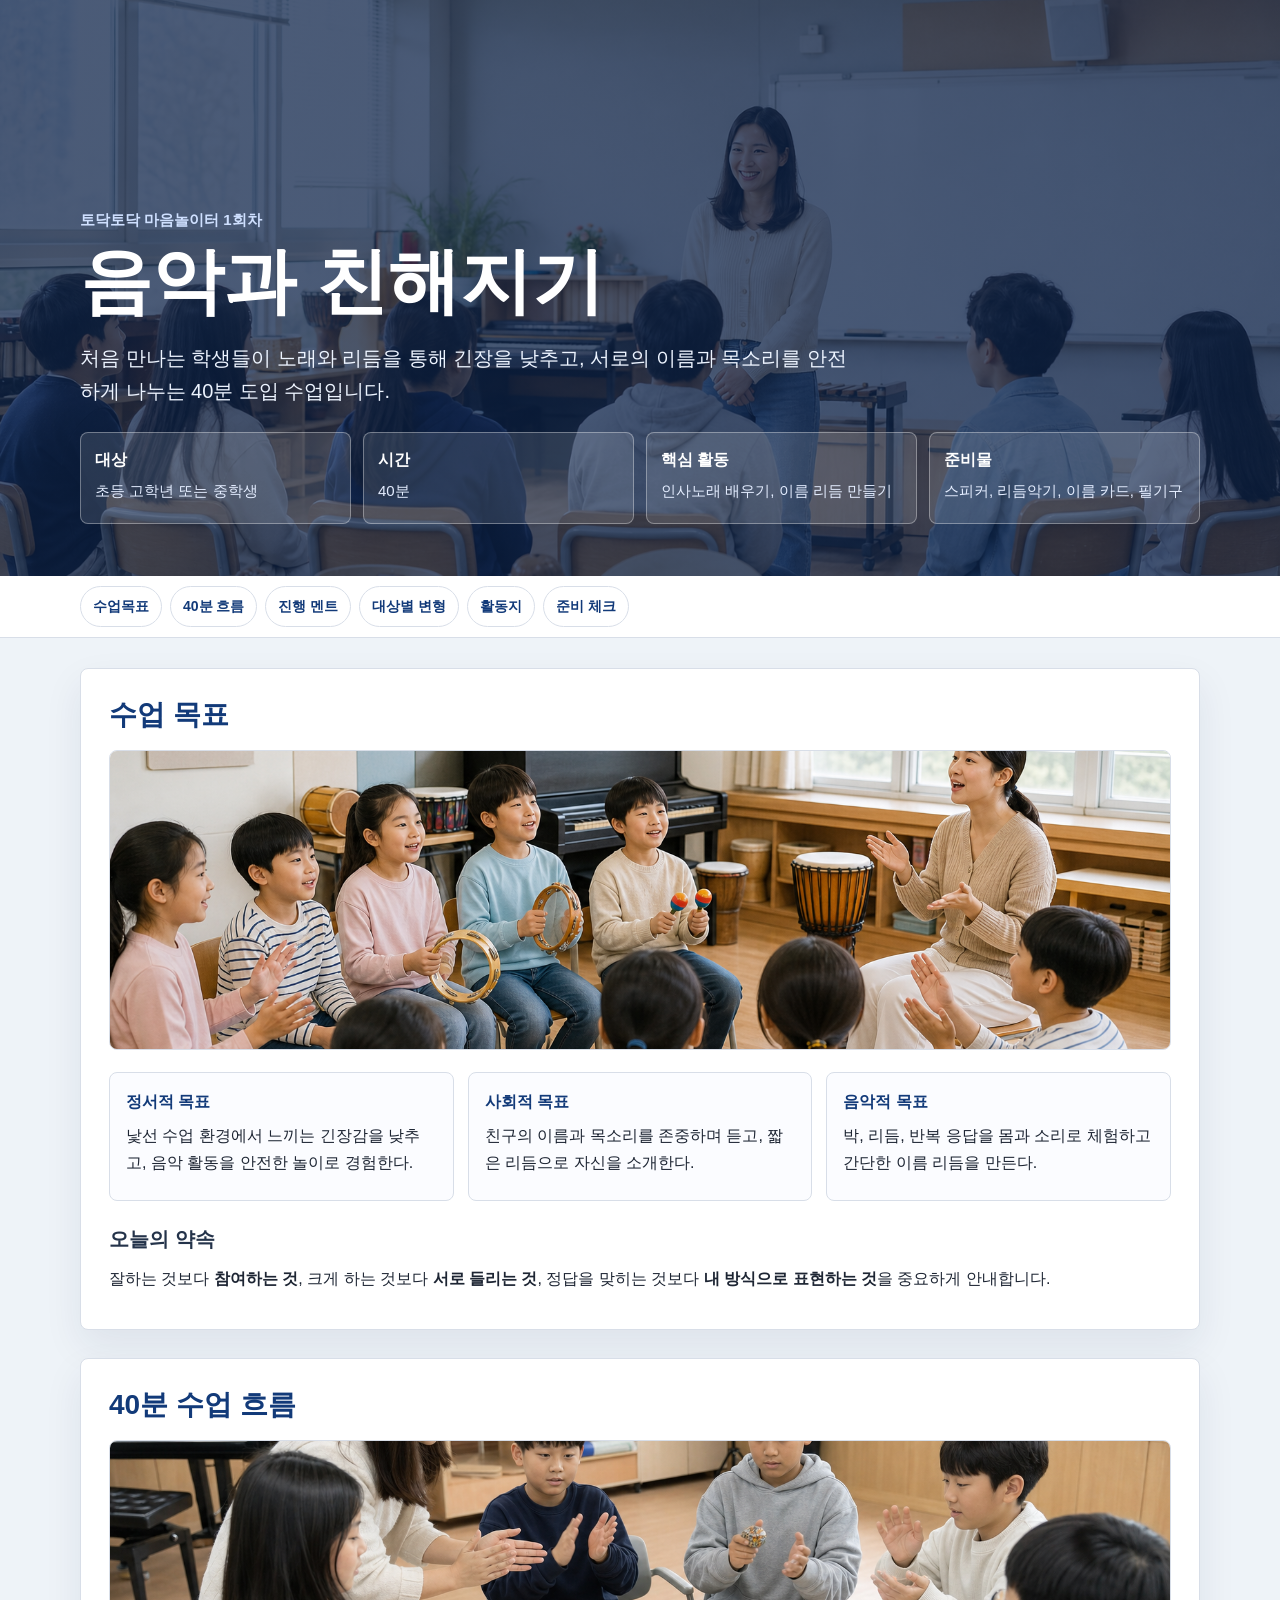
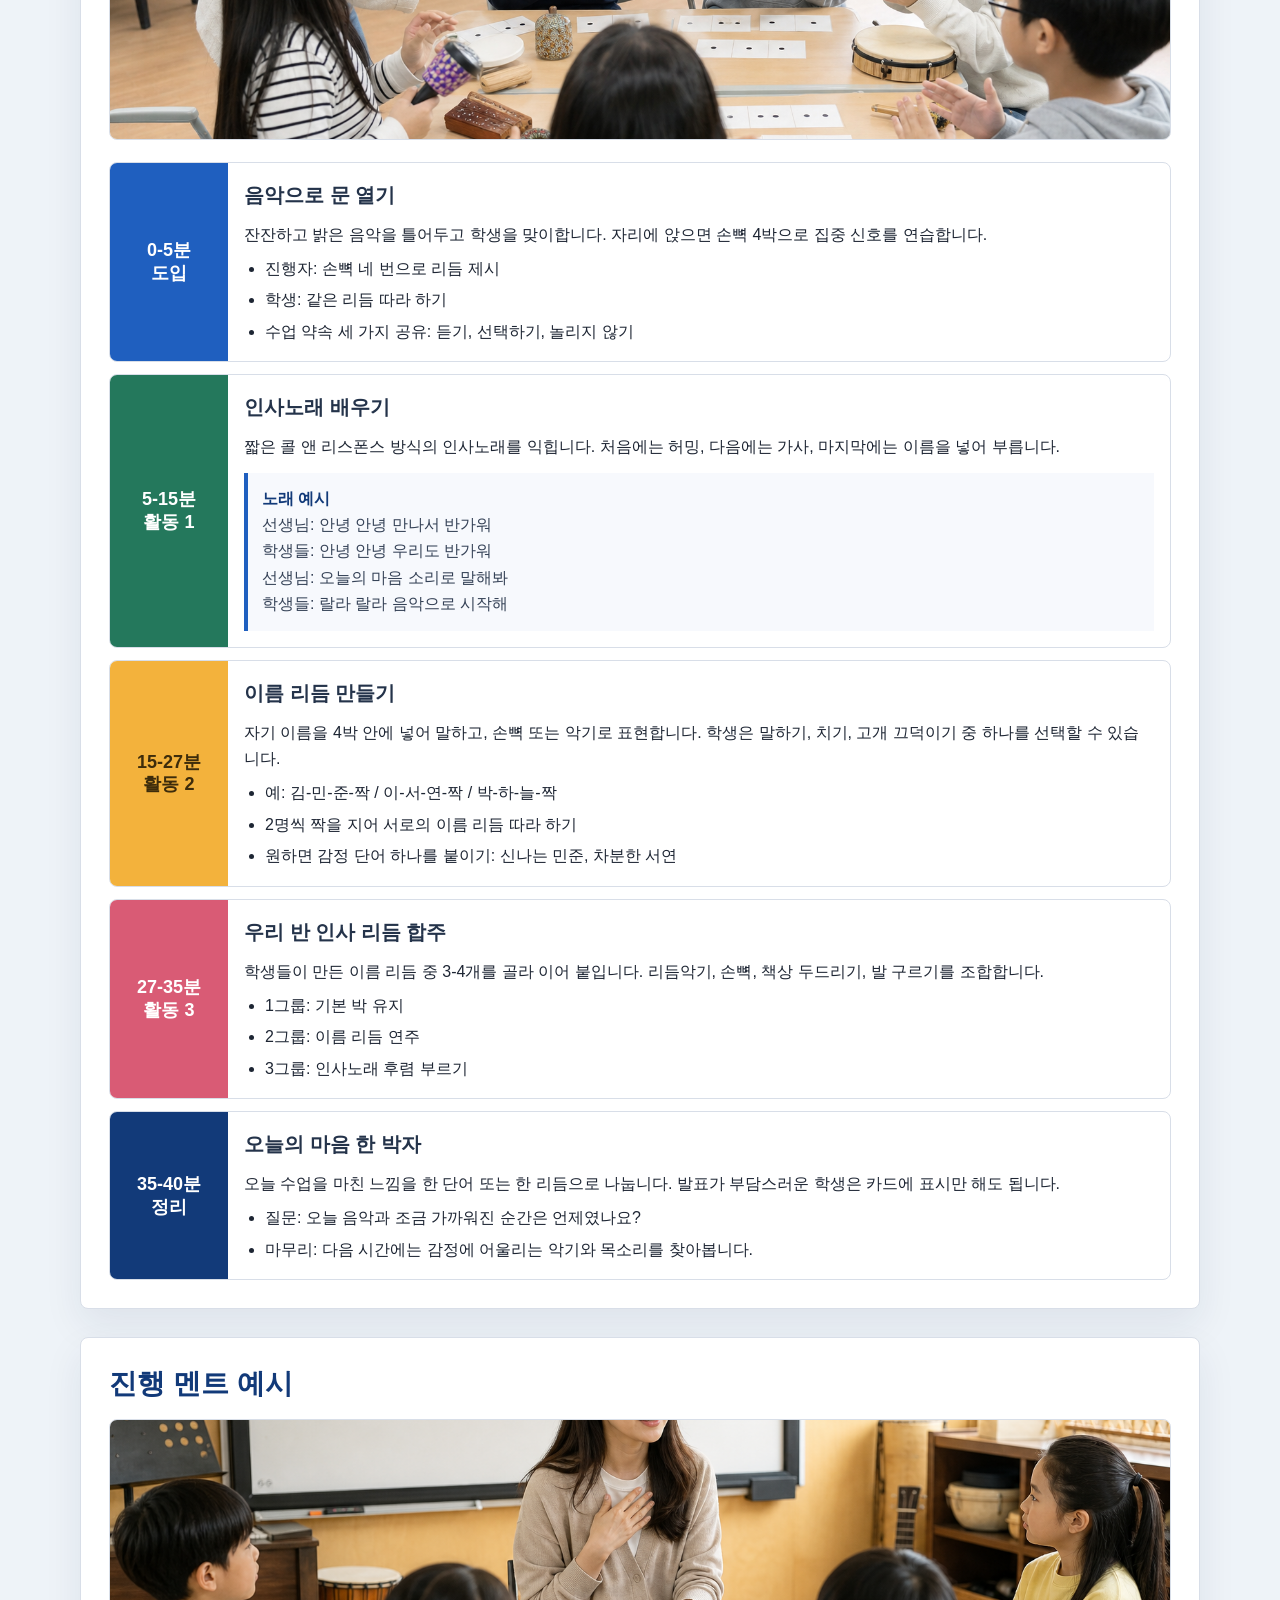
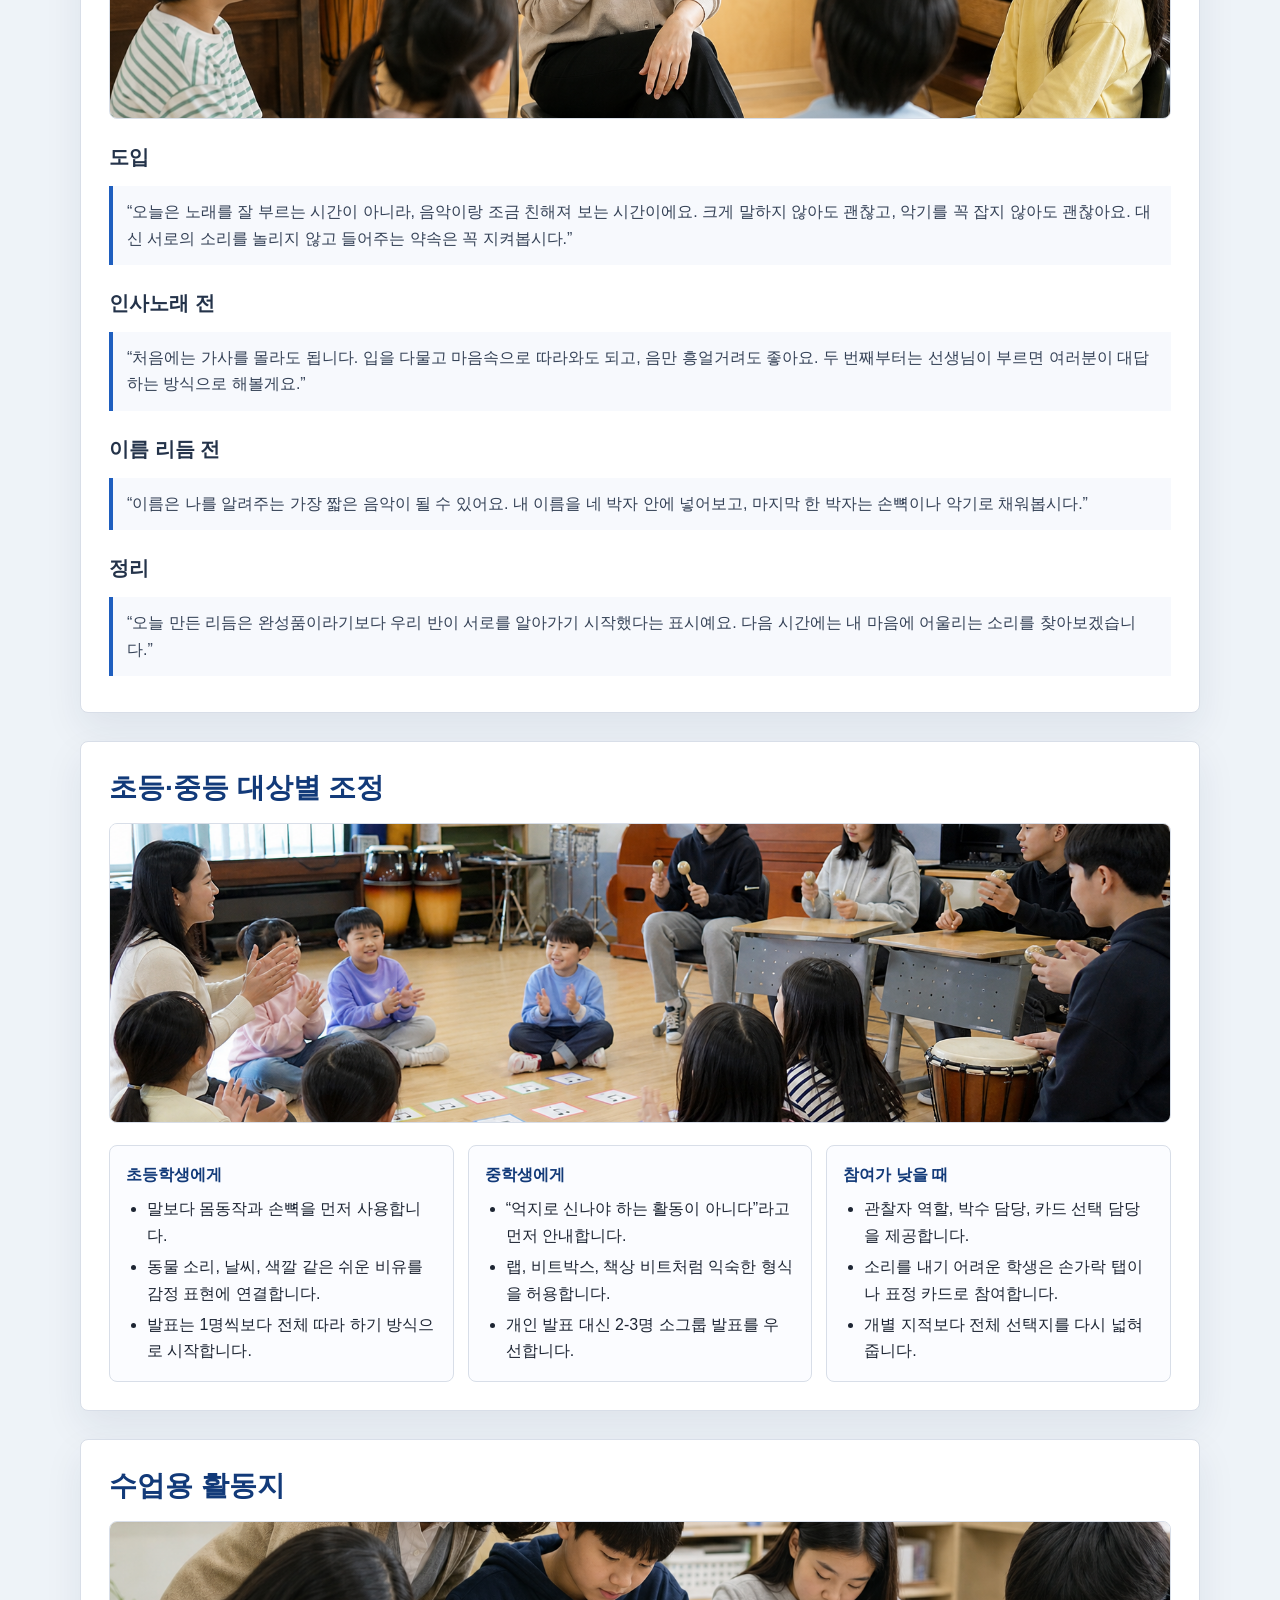
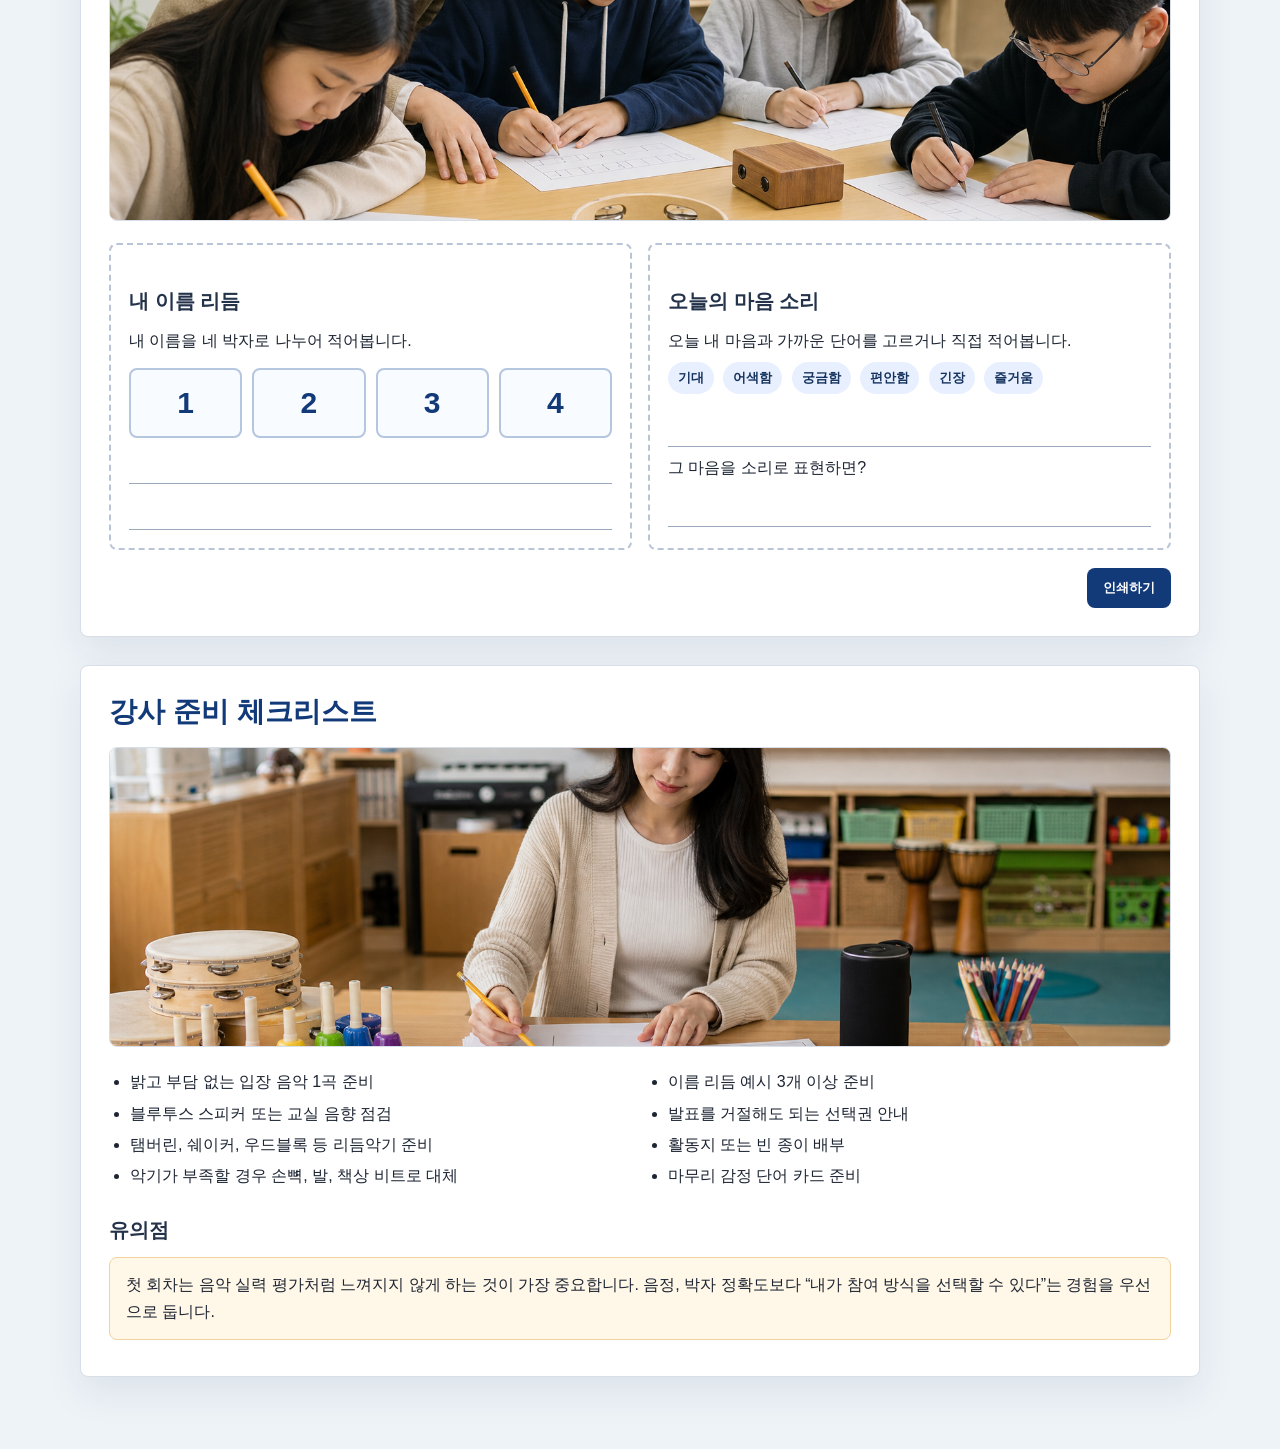
==== lesson.html @ 2601b976 "Add hosted lesson guide page" ====
<!doctype html>
<html lang="ko">
<head>
  <meta charset="utf-8">
  <meta name="viewport" content="width=device-width, initial-scale=1">
  <title>음악과 친해지기 | 1회차 40분 강의안</title>
  <style>
    :root {
      --ink: #1d2533;
      --muted: #657083;
      --line: #d8dee8;
      --soft: #f4f7fb;
      --paper: #ffffff;
      --blue: #1f5fbf;
      --blue-dark: #123a79;
      --green: #24785c;
      --yellow: #f3b23c;
      --rose: #d95b75;
    }

    * {
      box-sizing: border-box;
    }

    body {
      margin: 0;
      color: var(--ink);
      background: #eef3f8;
      font-family: -apple-system, BlinkMacSystemFont, "Segoe UI", "Noto Sans KR", Arial, sans-serif;
      line-height: 1.65;
      letter-spacing: 0;
    }

    header {
      color: #fff;
      background:
        linear-gradient(rgba(12, 34, 72, .74), rgba(12, 34, 72, .74)),
        url("assets/session/hero-welcome.png") center 48% / cover;
      min-height: 64vh;
      display: flex;
      align-items: end;
    }

    .hero-inner {
      width: min(1120px, calc(100% - 36px));
      margin: 0 auto;
      padding: 72px 0 52px;
    }

    .eyebrow {
      margin: 0 0 12px;
      color: #cfe0ff;
      font-weight: 700;
      font-size: 15px;
    }

    h1 {
      margin: 0;
      max-width: 820px;
      font-size: clamp(38px, 6vw, 72px);
      line-height: 1.05;
      letter-spacing: 0;
    }

    .hero-copy {
      max-width: 780px;
      margin: 22px 0 0;
      color: #edf4ff;
      font-size: 20px;
    }

    nav {
      position: sticky;
      top: 0;
      z-index: 10;
      background: rgba(255, 255, 255, .96);
      border-bottom: 1px solid var(--line);
      backdrop-filter: blur(10px);
    }

    .nav-inner {
      width: min(1120px, calc(100% - 28px));
      margin: 0 auto;
      display: flex;
      gap: 8px;
      overflow-x: auto;
      padding: 10px 0;
    }

    .nav-inner a {
      flex: 0 0 auto;
      color: var(--blue-dark);
      text-decoration: none;
      font-weight: 700;
      font-size: 14px;
      border: 1px solid var(--line);
      border-radius: 999px;
      padding: 8px 12px;
      background: #fff;
    }

    main {
      width: min(1120px, calc(100% - 28px));
      margin: 30px auto 72px;
    }

    section {
      margin-top: 28px;
      padding: 28px;
      background: var(--paper);
      border: 1px solid var(--line);
      border-radius: 8px;
      box-shadow: 0 16px 38px rgba(26, 44, 74, .08);
    }

    h2 {
      margin: 0 0 18px;
      font-size: 28px;
      line-height: 1.25;
      color: var(--blue-dark);
    }

    h3 {
      margin: 22px 0 10px;
      font-size: 20px;
      color: #24334a;
    }

    p {
      margin: 8px 0;
    }

    ul {
      margin: 8px 0 0;
      padding-left: 21px;
    }

    li + li {
      margin-top: 5px;
    }

    .grid {
      display: grid;
      grid-template-columns: repeat(3, minmax(0, 1fr));
      gap: 14px;
    }

    .section-image {
      width: 100%;
      height: 300px;
      margin: 0 0 22px;
      overflow: hidden;
      border-radius: 8px;
      border: 1px solid var(--line);
      background: #dfe7f2;
    }

    .section-image img {
      display: block;
      width: 100%;
      height: 100%;
      object-fit: cover;
    }

    .panel {
      border: 1px solid var(--line);
      border-radius: 8px;
      padding: 16px;
      background: #fbfcff;
    }

    .panel strong {
      display: block;
      margin-bottom: 6px;
      color: var(--blue-dark);
      font-size: 16px;
    }

    .meta {
      display: grid;
      grid-template-columns: repeat(4, minmax(0, 1fr));
      gap: 12px;
      margin-top: 24px;
    }

    .meta div {
      min-height: 92px;
      padding: 14px;
      border: 1px solid rgba(255,255,255,.34);
      border-radius: 8px;
      background: rgba(255,255,255,.12);
    }

    .meta b {
      display: block;
      margin-bottom: 5px;
      color: #fff;
    }

    .meta span {
      color: #e4edff;
      font-size: 15px;
    }

    .timeline {
      display: grid;
      gap: 12px;
    }

    .step {
      display: grid;
      grid-template-columns: 118px 1fr;
      gap: 16px;
      border: 1px solid var(--line);
      border-radius: 8px;
      overflow: hidden;
      background: #fff;
    }

    .time {
      display: flex;
      align-items: center;
      justify-content: center;
      min-height: 110px;
      color: #fff;
      background: var(--blue);
      text-align: center;
      font-weight: 800;
      font-size: 18px;
      line-height: 1.25;
    }

    .step:nth-child(2) .time { background: var(--green); }
    .step:nth-child(3) .time { background: var(--yellow); color: #3d2c0b; }
    .step:nth-child(4) .time { background: var(--rose); }
    .step:nth-child(5) .time { background: var(--blue-dark); }

    .step-body {
      padding: 16px 16px 16px 0;
    }

    .step-body h3 {
      margin-top: 0;
    }

    .script {
      margin-top: 12px;
      padding: 13px 14px;
      background: #f7f9fd;
      border-left: 4px solid var(--blue);
      color: #354257;
    }

    .script b {
      color: var(--blue-dark);
    }

    .activity-sheet {
      display: grid;
      grid-template-columns: 1fr 1fr;
      gap: 16px;
    }

    .worksheet {
      min-height: 220px;
      border: 2px dashed #b9c4d6;
      border-radius: 8px;
      padding: 18px;
      background: #fff;
    }

    .blank-line {
      display: block;
      height: 34px;
      border-bottom: 1px solid #9ba9bd;
      margin-top: 12px;
    }

    .rhythm-row {
      display: grid;
      grid-template-columns: repeat(4, 1fr);
      gap: 10px;
      margin-top: 14px;
    }

    .beat {
      min-height: 70px;
      display: grid;
      place-items: center;
      border: 2px solid #b5c6df;
      border-radius: 8px;
      color: var(--blue-dark);
      font-size: 30px;
      font-weight: 900;
      background: #f8fbff;
    }

    .tag {
      display: inline-block;
      margin: 0 5px 7px 0;
      padding: 5px 10px;
      border-radius: 999px;
      color: #16335f;
      background: #e8f0ff;
      font-weight: 700;
      font-size: 13px;
    }

    .note {
      padding: 14px 16px;
      border-radius: 8px;
      background: #fff7e7;
      border: 1px solid #f1d49d;
    }

    .checklist {
      columns: 2;
      column-gap: 34px;
    }

    .print-actions {
      display: flex;
      justify-content: flex-end;
      margin: 18px 0 0;
    }

    button {
      border: 0;
      border-radius: 8px;
      padding: 11px 16px;
      color: #fff;
      background: var(--blue-dark);
      font-weight: 800;
      cursor: pointer;
    }

    @media (max-width: 820px) {
      header {
        min-height: 58vh;
      }

      section {
        padding: 22px 18px;
      }

      .grid,
      .meta,
      .activity-sheet {
        grid-template-columns: 1fr;
      }

      .section-image {
        height: 220px;
      }

      .step {
        grid-template-columns: 1fr;
      }

      .time {
        min-height: auto;
        padding: 12px;
      }

      .step-body {
        padding: 0 16px 16px;
      }

      .checklist {
        columns: 1;
      }
    }

    @media print {
      body {
        background: #fff;
      }

      header {
        min-height: auto;
        color: #111;
        background: #fff;
        border-bottom: 3px solid #1f5fbf;
      }

      .hero-inner {
        padding: 24px 0;
      }

      .eyebrow,
      .hero-copy,
      .meta span {
        color: #222;
      }

      .meta {
        grid-template-columns: repeat(2, 1fr);
      }

      .meta div {
        border-color: #bbb;
        background: #fff;
      }

      .meta b {
        color: #111;
      }

      nav,
      .print-actions {
        display: none;
      }

      main {
        width: 100%;
        margin: 0;
      }

      section {
        break-inside: avoid;
        box-shadow: none;
        border-radius: 0;
      }
    }
  </style>
</head>
<body>
  <header>
    <div class="hero-inner">
      <p class="eyebrow">토닥토닥 마음놀이터 1회차</p>
      <h1>음악과 친해지기</h1>
      <p class="hero-copy">
        처음 만나는 학생들이 노래와 리듬을 통해 긴장을 낮추고, 서로의 이름과 목소리를 안전하게 나누는 40분 도입 수업입니다.
      </p>
      <div class="meta" aria-label="수업 개요">
        <div><b>대상</b><span>초등 고학년 또는 중학생</span></div>
        <div><b>시간</b><span>40분</span></div>
        <div><b>핵심 활동</b><span>인사노래 배우기, 이름 리듬 만들기</span></div>
        <div><b>준비물</b><span>스피커, 리듬악기, 이름 카드, 필기구</span></div>
      </div>
    </div>
  </header>

  <nav>
    <div class="nav-inner">
      <a href="#goal">수업목표</a>
      <a href="#flow">40분 흐름</a>
      <a href="#script">진행 멘트</a>
      <a href="#level">대상별 변형</a>
      <a href="#worksheet">활동지</a>
      <a href="#check">준비 체크</a>
    </div>
  </nav>

  <main>
    <section id="goal">
      <h2>수업 목표</h2>
      <figure class="section-image">
        <img src="assets/session/goal-greeting.png" alt="한국인 선생님과 초등·중등학생들이 음악 수업에서 인사하며 참여하는 모습">
      </figure>
      <div class="grid">
        <div class="panel">
          <strong>정서적 목표</strong>
          <p>낯선 수업 환경에서 느끼는 긴장감을 낮추고, 음악 활동을 안전한 놀이로 경험한다.</p>
        </div>
        <div class="panel">
          <strong>사회적 목표</strong>
          <p>친구의 이름과 목소리를 존중하며 듣고, 짧은 리듬으로 자신을 소개한다.</p>
        </div>
        <div class="panel">
          <strong>음악적 목표</strong>
          <p>박, 리듬, 반복 응답을 몸과 소리로 체험하고 간단한 이름 리듬을 만든다.</p>
        </div>
      </div>
      <h3>오늘의 약속</h3>
      <p>
        잘하는 것보다 <b>참여하는 것</b>, 크게 하는 것보다 <b>서로 들리는 것</b>, 정답을 맞히는 것보다 <b>내 방식으로 표현하는 것</b>을 중요하게 안내합니다.
      </p>
    </section>

    <section id="flow">
      <h2>40분 수업 흐름</h2>
      <figure class="section-image">
        <img src="assets/session/flow-name-rhythm.png" alt="한국 학생들이 선생님과 함께 손뼉과 리듬악기로 이름 리듬을 만드는 모습">
      </figure>
      <div class="timeline">
        <article class="step">
          <div class="time">0-5분<br>도입</div>
          <div class="step-body">
            <h3>음악으로 문 열기</h3>
            <p>잔잔하고 밝은 음악을 틀어두고 학생을 맞이합니다. 자리에 앉으면 손뼉 4박으로 집중 신호를 연습합니다.</p>
            <ul>
              <li>진행자: 손뼉 네 번으로 리듬 제시</li>
              <li>학생: 같은 리듬 따라 하기</li>
              <li>수업 약속 세 가지 공유: 듣기, 선택하기, 놀리지 않기</li>
            </ul>
          </div>
        </article>

        <article class="step">
          <div class="time">5-15분<br>활동 1</div>
          <div class="step-body">
            <h3>인사노래 배우기</h3>
            <p>짧은 콜 앤 리스폰스 방식의 인사노래를 익힙니다. 처음에는 허밍, 다음에는 가사, 마지막에는 이름을 넣어 부릅니다.</p>
            <div class="script">
              <b>노래 예시</b><br>
              선생님: 안녕 안녕 만나서 반가워<br>
              학생들: 안녕 안녕 우리도 반가워<br>
              선생님: 오늘의 마음 소리로 말해봐<br>
              학생들: 랄라 랄라 음악으로 시작해
            </div>
          </div>
        </article>

        <article class="step">
          <div class="time">15-27분<br>활동 2</div>
          <div class="step-body">
            <h3>이름 리듬 만들기</h3>
            <p>자기 이름을 4박 안에 넣어 말하고, 손뼉 또는 악기로 표현합니다. 학생은 말하기, 치기, 고개 끄덕이기 중 하나를 선택할 수 있습니다.</p>
            <ul>
              <li>예: 김-민-준-짝 / 이-서-연-짝 / 박-하-늘-짝</li>
              <li>2명씩 짝을 지어 서로의 이름 리듬 따라 하기</li>
              <li>원하면 감정 단어 하나를 붙이기: 신나는 민준, 차분한 서연</li>
            </ul>
          </div>
        </article>

        <article class="step">
          <div class="time">27-35분<br>활동 3</div>
          <div class="step-body">
            <h3>우리 반 인사 리듬 합주</h3>
            <p>학생들이 만든 이름 리듬 중 3-4개를 골라 이어 붙입니다. 리듬악기, 손뼉, 책상 두드리기, 발 구르기를 조합합니다.</p>
            <ul>
              <li>1그룹: 기본 박 유지</li>
              <li>2그룹: 이름 리듬 연주</li>
              <li>3그룹: 인사노래 후렴 부르기</li>
            </ul>
          </div>
        </article>

        <article class="step">
          <div class="time">35-40분<br>정리</div>
          <div class="step-body">
            <h3>오늘의 마음 한 박자</h3>
            <p>오늘 수업을 마친 느낌을 한 단어 또는 한 리듬으로 나눕니다. 발표가 부담스러운 학생은 카드에 표시만 해도 됩니다.</p>
            <ul>
              <li>질문: 오늘 음악과 조금 가까워진 순간은 언제였나요?</li>
              <li>마무리: 다음 시간에는 감정에 어울리는 악기와 목소리를 찾아봅니다.</li>
            </ul>
          </div>
        </article>
      </div>
    </section>

    <section id="script">
      <h2>진행 멘트 예시</h2>
      <figure class="section-image">
        <img src="assets/session/script-dialogue.png" alt="한국인 선생님이 학생들에게 음악과 감정 수업 안내 멘트를 부드럽게 전하는 모습">
      </figure>
      <h3>도입</h3>
      <p class="script">
        “오늘은 노래를 잘 부르는 시간이 아니라, 음악이랑 조금 친해져 보는 시간이에요. 크게 말하지 않아도 괜찮고, 악기를 꼭 잡지 않아도 괜찮아요. 대신 서로의 소리를 놀리지 않고 들어주는 약속은 꼭 지켜봅시다.”
      </p>
      <h3>인사노래 전</h3>
      <p class="script">
        “처음에는 가사를 몰라도 됩니다. 입을 다물고 마음속으로 따라와도 되고, 음만 흥얼거려도 좋아요. 두 번째부터는 선생님이 부르면 여러분이 대답하는 방식으로 해볼게요.”
      </p>
      <h3>이름 리듬 전</h3>
      <p class="script">
        “이름은 나를 알려주는 가장 짧은 음악이 될 수 있어요. 내 이름을 네 박자 안에 넣어보고, 마지막 한 박자는 손뼉이나 악기로 채워봅시다.”
      </p>
      <h3>정리</h3>
      <p class="script">
        “오늘 만든 리듬은 완성품이라기보다 우리 반이 서로를 알아가기 시작했다는 표시예요. 다음 시간에는 내 마음에 어울리는 소리를 찾아보겠습니다.”
      </p>
    </section>

    <section id="level">
      <h2>초등·중등 대상별 조정</h2>
      <figure class="section-image">
        <img src="assets/session/level-mixed-age.png" alt="한국 초등학생과 중학생이 선생님과 함께 각자 다른 방식으로 음악 활동에 참여하는 모습">
      </figure>
      <div class="grid">
        <div class="panel">
          <strong>초등학생에게</strong>
          <ul>
            <li>말보다 몸동작과 손뼉을 먼저 사용합니다.</li>
            <li>동물 소리, 날씨, 색깔 같은 쉬운 비유를 감정 표현에 연결합니다.</li>
            <li>발표는 1명씩보다 전체 따라 하기 방식으로 시작합니다.</li>
          </ul>
        </div>
        <div class="panel">
          <strong>중학생에게</strong>
          <ul>
            <li>“억지로 신나야 하는 활동이 아니다”라고 먼저 안내합니다.</li>
            <li>랩, 비트박스, 책상 비트처럼 익숙한 형식을 허용합니다.</li>
            <li>개인 발표 대신 2-3명 소그룹 발표를 우선합니다.</li>
          </ul>
        </div>
        <div class="panel">
          <strong>참여가 낮을 때</strong>
          <ul>
            <li>관찰자 역할, 박수 담당, 카드 선택 담당을 제공합니다.</li>
            <li>소리를 내기 어려운 학생은 손가락 탭이나 표정 카드로 참여합니다.</li>
            <li>개별 지적보다 전체 선택지를 다시 넓혀 줍니다.</li>
          </ul>
        </div>
      </div>
    </section>

    <section id="worksheet">
      <h2>수업용 활동지</h2>
      <figure class="section-image">
        <img src="assets/session/worksheet-writing.png" alt="한국 학생들이 음악 감정 활동지를 작성하고 선생님이 옆에서 돕는 모습">
      </figure>
      <div class="activity-sheet">
        <div class="worksheet">
          <h3>내 이름 리듬</h3>
          <p>내 이름을 네 박자로 나누어 적어봅니다.</p>
          <div class="rhythm-row" aria-label="네 박자 리듬 칸">
            <div class="beat">1</div>
            <div class="beat">2</div>
            <div class="beat">3</div>
            <div class="beat">4</div>
          </div>
          <span class="blank-line"></span>
          <span class="blank-line"></span>
        </div>
        <div class="worksheet">
          <h3>오늘의 마음 소리</h3>
          <p>오늘 내 마음과 가까운 단어를 고르거나 직접 적어봅니다.</p>
          <p>
            <span class="tag">기대</span>
            <span class="tag">어색함</span>
            <span class="tag">궁금함</span>
            <span class="tag">편안함</span>
            <span class="tag">긴장</span>
            <span class="tag">즐거움</span>
          </p>
          <span class="blank-line"></span>
          <p>그 마음을 소리로 표현하면?</p>
          <span class="blank-line"></span>
        </div>
      </div>
      <div class="print-actions">
        <button type="button" onclick="window.print()">인쇄하기</button>
      </div>
    </section>

    <section id="check">
      <h2>강사 준비 체크리스트</h2>
      <figure class="section-image">
        <img src="assets/session/check-preparation.png" alt="한국인 선생님이 음악 감정 수업을 위해 리듬악기와 활동지를 준비하는 모습">
      </figure>
      <ul class="checklist">
        <li>밝고 부담 없는 입장 음악 1곡 준비</li>
        <li>블루투스 스피커 또는 교실 음향 점검</li>
        <li>탬버린, 쉐이커, 우드블록 등 리듬악기 준비</li>
        <li>악기가 부족할 경우 손뼉, 발, 책상 비트로 대체</li>
        <li>이름 리듬 예시 3개 이상 준비</li>
        <li>발표를 거절해도 되는 선택권 안내</li>
        <li>활동지 또는 빈 종이 배부</li>
        <li>마무리 감정 단어 카드 준비</li>
      </ul>
      <h3>유의점</h3>
      <p class="note">
        첫 회차는 음악 실력 평가처럼 느껴지지 않게 하는 것이 가장 중요합니다. 음정, 박자 정확도보다 “내가 참여 방식을 선택할 수 있다”는 경험을 우선으로 둡니다.
      </p>
    </section>
  </main>
</body>
</html>
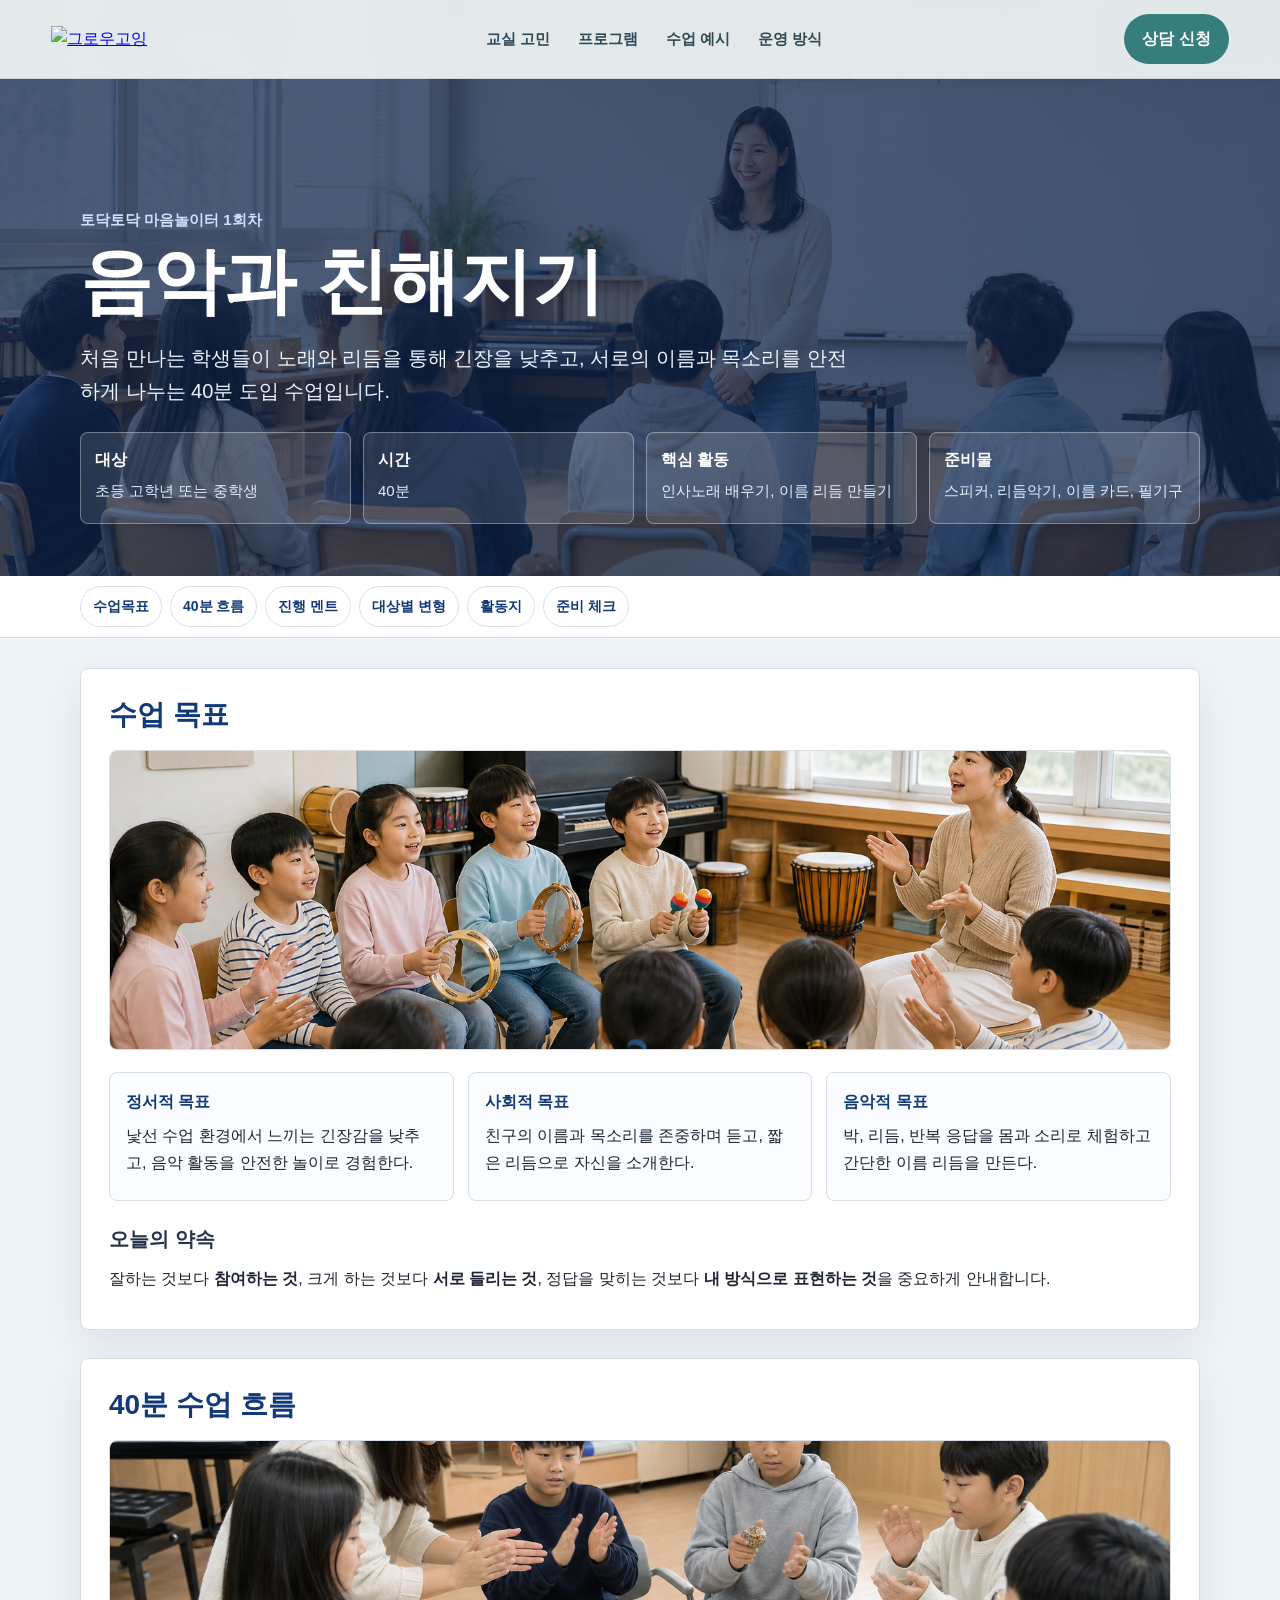
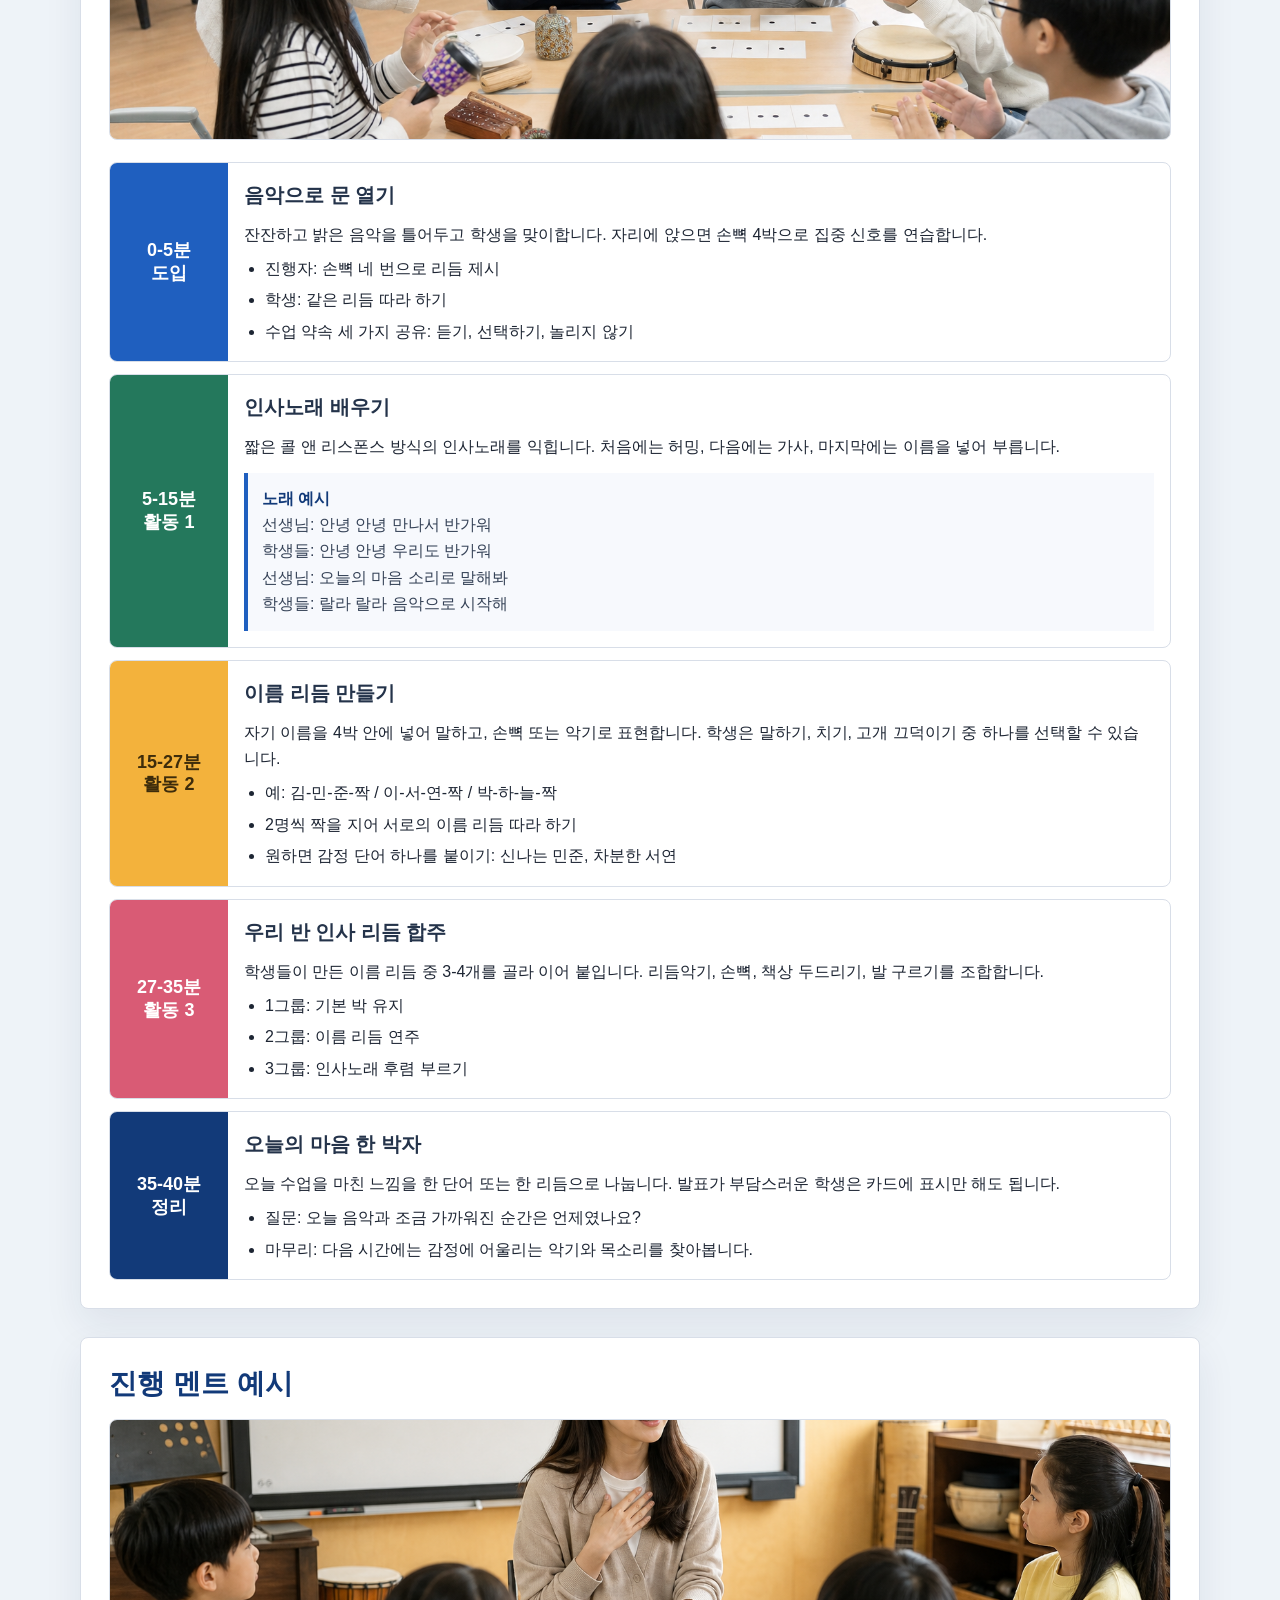
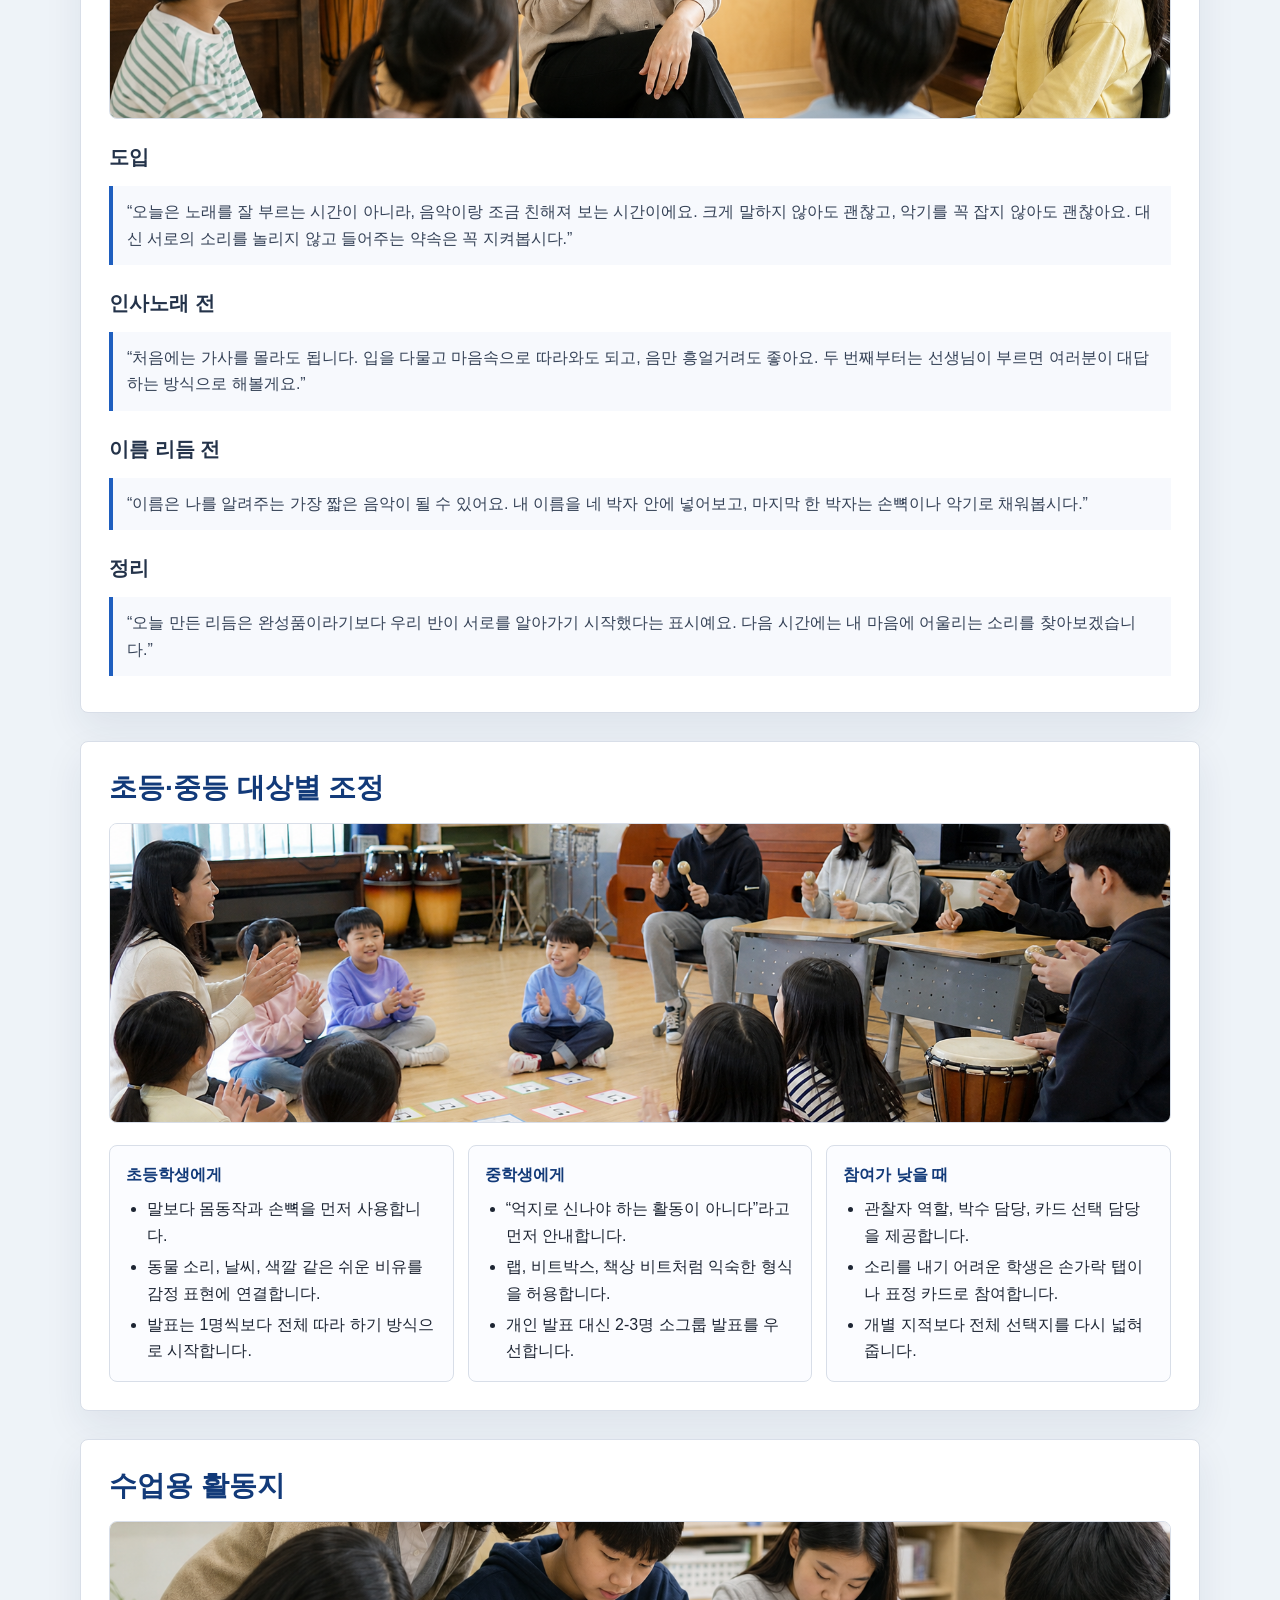
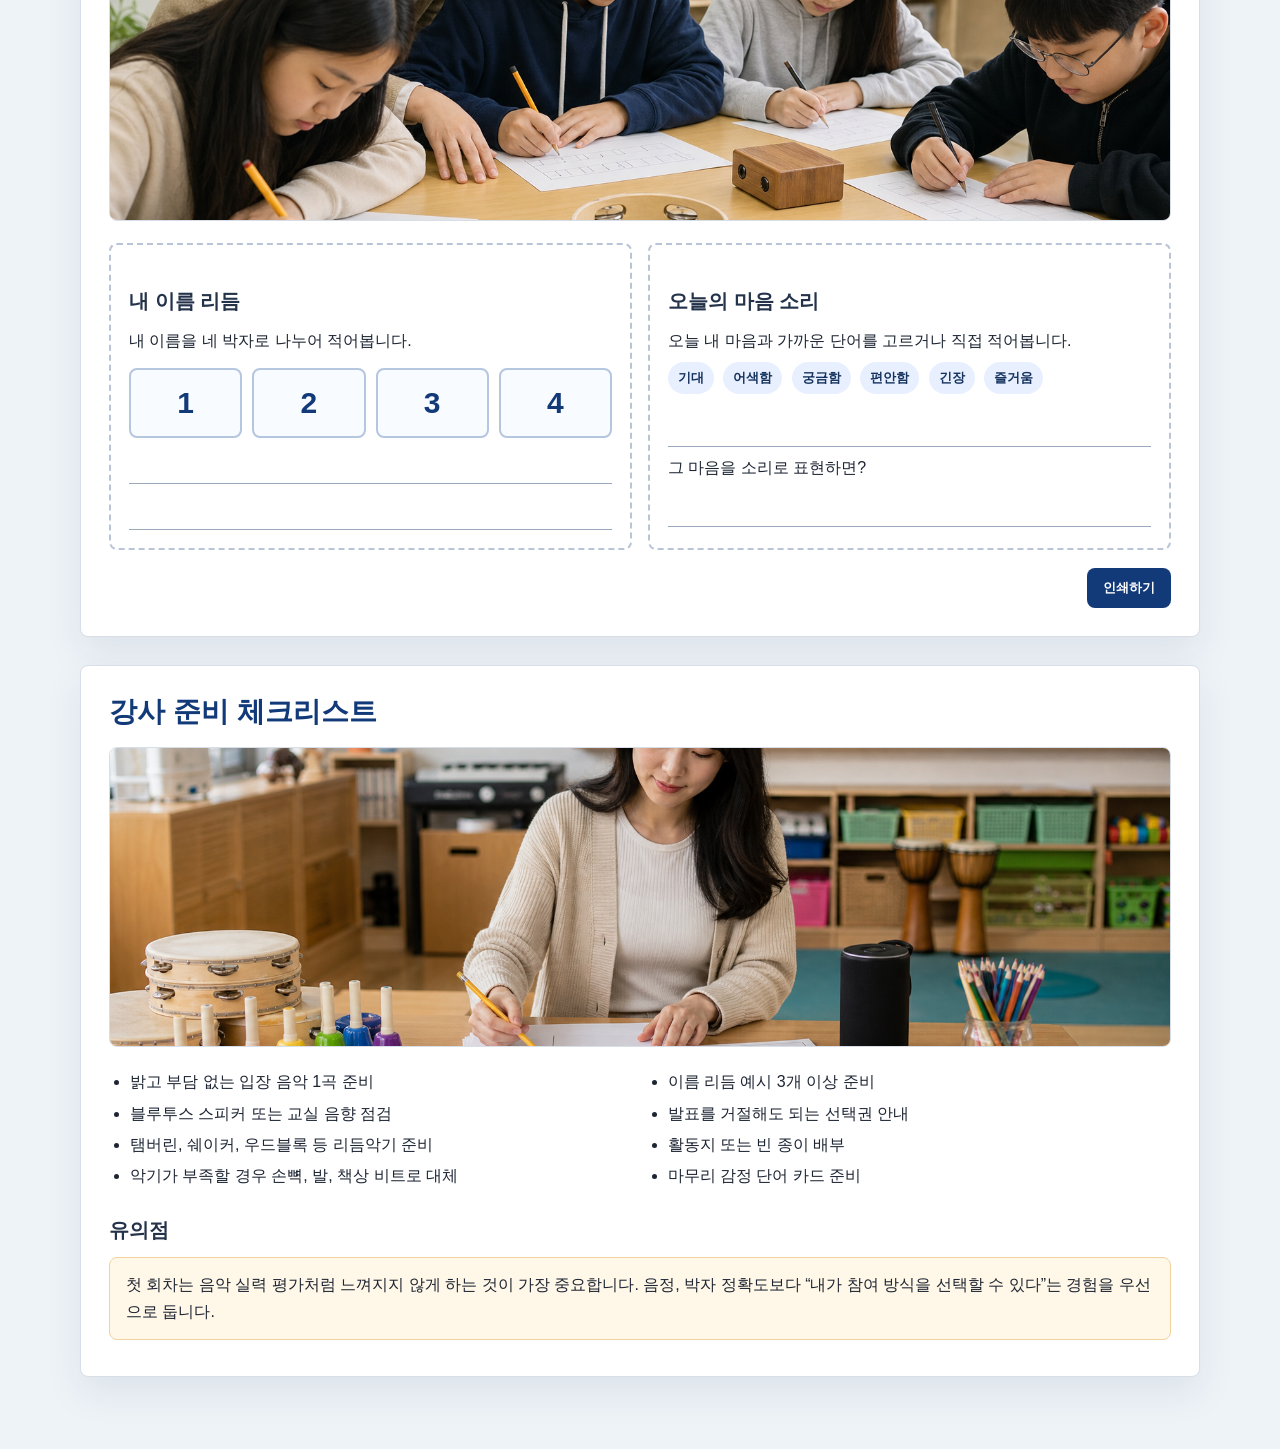
==== commit ea1814f8: "Align lesson page global navigation" ====
--- a/lesson.html
+++ b/lesson.html
@@ -31,7 +31,59 @@
       letter-spacing: 0;
     }
 
-    header {
+    .global-header {
+      position: fixed;
+      top: 0;
+      left: 0;
+      right: 0;
+      z-index: 30;
+      display: flex;
+      align-items: center;
+      justify-content: space-between;
+      gap: 24px;
+      min-height: 74px;
+      padding: 14px clamp(18px, 4vw, 56px);
+      background: rgba(245, 251, 250, .9);
+      border-bottom: 1px solid rgba(29, 37, 51, .1);
+      backdrop-filter: blur(18px);
+    }
+
+    .brand img {
+      display: block;
+      width: 132px;
+      height: auto;
+    }
+
+    .global-nav {
+      display: flex;
+      align-items: center;
+      gap: 28px;
+      color: #314957;
+      font-size: 15px;
+      font-weight: 800;
+    }
+
+    .global-nav a,
+    .global-cta {
+      color: inherit;
+      text-decoration: none;
+      transition: transform 180ms ease, background 180ms ease;
+    }
+
+    .global-nav a:hover,
+    .global-cta:hover {
+      transform: translateY(-1px);
+    }
+
+    .global-cta {
+      padding: 12px 18px;
+      border-radius: 999px;
+      color: #fff;
+      background: #367d7d;
+      font-weight: 900;
+    }
+
+    .lesson-hero {
       color: #fff;
       background:
         linear-gradient(rgba(12, 34, 72, .74), rgba(12, 34, 72, .74)),
@@ -39,6 +91,7 @@
       min-height: 64vh;
       display: flex;
       align-items: end;
+      padding-top: 74px;
     }
 
     .hero-inner {
@@ -69,10 +122,10 @@
       font-size: 20px;
     }
 
-    nav {
+    .lesson-tabs {
       position: sticky;
-      top: 0;
-      z-index: 10;
+      top: 74px;
+      z-index: 20;
       background: rgba(255, 255, 255, .96);
       border-bottom: 1px solid var(--line);
       backdrop-filter: blur(10px);
@@ -335,8 +388,31 @@
     }
 
     @media (max-width: 820px) {
-      header {
+      .global-header {
+        min-height: 66px;
+        padding: 12px 16px;
+      }
+
+      .brand img {
+        width: 112px;
+      }
+
+      .global-nav {
+        display: none;
+      }
+
+      .global-cta {
+        padding: 10px 14px;
+        font-size: 14px;
+      }
+
+      .lesson-hero {
         min-height: 58vh;
+        padding-top: 66px;
+      }
+
+      .lesson-tabs {
+        top: 66px;
       }
 
       section {
@@ -376,11 +452,18 @@
         background: #fff;
       }
 
-      header {
+      .global-header,
+      .lesson-tabs,
+      .print-actions {
+        display: none;
+      }
+
+      .lesson-hero {
         min-height: auto;
         color: #111;
         background: #fff;
         border-bottom: 3px solid #1f5fbf;
+        padding-top: 0;
       }
 
       .hero-inner {
@@ -406,11 +489,6 @@
         color: #111;
       }
 
-      nav,
-      .print-actions {
-        display: none;
-      }
-
       main {
         width: 100%;
         margin: 0;
@@ -425,7 +503,25 @@
   </style>
 </head>
 <body>
-  <header>
+  <header class="global-header" aria-label="상단 탐색">
+    <a class="brand" href="./index.html" aria-label="그로우고잉 랜딩페이지로 이동">
+      <img
+        src="https://cdn.imweb.me/thumbnail/20250609/deb860540180d.png"
+        alt="그로우고잉"
+      >
+    </a>
+    <nav class="global-nav" aria-label="주요 섹션">
+      <a href="./index.html#why">교실 고민</a>
+      <a href="./index.html#program">프로그램</a>
+      <a href="./index.html#lesson">수업 예시</a>
+      <a href="./index.html#format">운영 방식</a>
+    </nav>
+    <a class="global-cta" href="https://growgoing.com/link.cm?menu_code=m20250609c13905eea6cbc">
+      상담 신청
+    </a>
+  </header>
+
+  <header class="lesson-hero">
     <div class="hero-inner">
       <p class="eyebrow">토닥토닥 마음놀이터 1회차</p>
       <h1>음악과 친해지기</h1>
@@ -441,7 +537,7 @@
     </div>
   </header>
 
-  <nav>
+  <nav class="lesson-tabs" aria-label="강의안 섹션">
     <div class="nav-inner">
       <a href="#goal">수업목표</a>
       <a href="#flow">40분 흐름</a>
